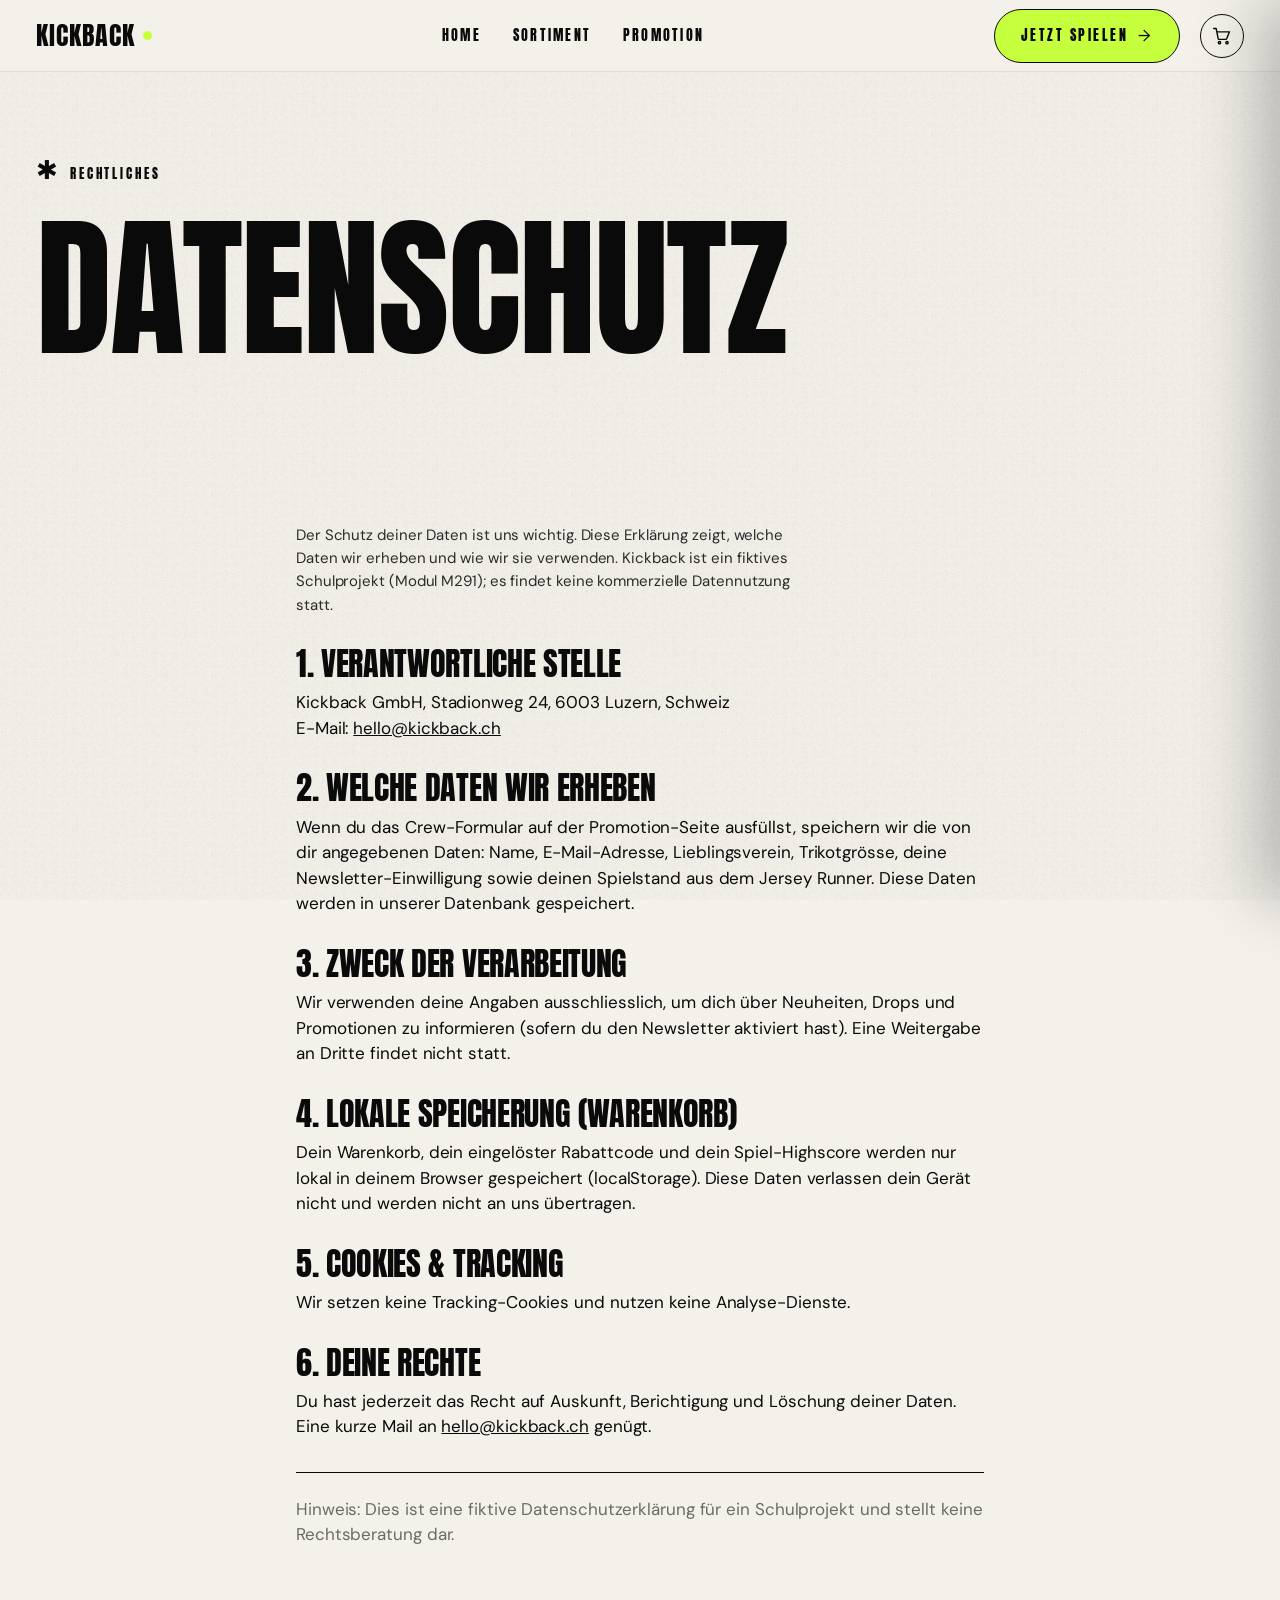
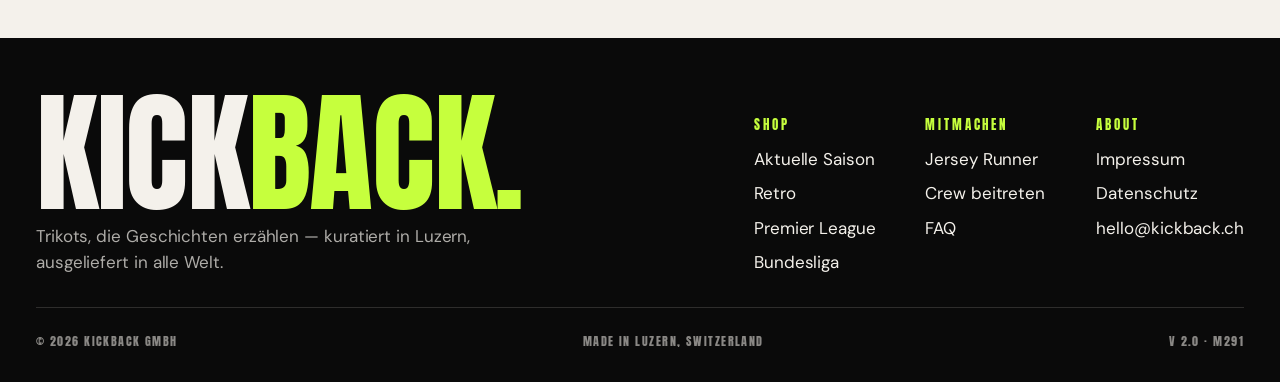
==== datenschutz.html @ 56917ffd "Game von Livio (Jersey Runner) integriert; Warenkorb, Impressum/Datenschutz-Seiten, Luzern, Texte üb" ====
<!DOCTYPE html>
<html lang="de">
<head>
  <meta charset="UTF-8" />
  <meta name="viewport" content="width=device-width, initial-scale=1.0" />
  <title>Datenschutz — Kickback</title>
  <meta name="description" content="Datenschutzerklärung von Kickback — fiktiver Online-Shop für Fussballtrikots (Schulprojekt M291)." />

  <link rel="preconnect" href="https://fonts.googleapis.com" />
  <link rel="preconnect" href="https://fonts.gstatic.com" crossorigin />
  <link href="https://fonts.googleapis.com/css2?family=Anton&family=DM+Sans:wght@400;500;700&display=swap" rel="stylesheet" />

  <link rel="stylesheet" href="css/styles.css" />
  <link rel="icon" type="image/svg+xml" href="img/KickBack_Logo_transparent.svg" />
</head>
<body>
<div class="shell">

  <header class="header" role="banner">
    <div class="container">
      <a href="index.html" class="brand" aria-label="Kickback Startseite">
        Kickback<span class="dot" aria-hidden="true"></span>
      </a>
      <nav class="nav" aria-label="Hauptnavigation">
        <a href="index.html">Home</a>
        <a href="shop.html">Sortiment</a>
        <a href="promotion.html">Promotion</a>
      </nav>
      <a href="promotion.html#game" class="btn btn-accent header-cta btn-arrow">Jetzt Spielen</a>
      <button class="cart-toggle" aria-label="Warenkorb öffnen" data-cart-open>
        <svg viewBox="0 0 24 24" fill="none" stroke="currentColor" stroke-width="1.7" aria-hidden="true">
          <circle cx="9" cy="20" r="1.4"/><circle cx="18" cy="20" r="1.4"/>
          <path d="M2 3h3l2.4 12.2a1 1 0 0 0 1 .8h8.2a1 1 0 0 0 1-.8L21 7H6" stroke-linecap="round" stroke-linejoin="round"/>
        </svg>
        <span class="cart-count" data-cart-count>0</span>
      </button>
      <button class="burger" aria-label="Menü öffnen" aria-expanded="false" aria-controls="mobile-nav">
        <span></span>
      </button>
    </div>
  </header>

  <nav id="mobile-nav" class="mobile-nav" aria-label="Mobile Navigation">
    <a href="index.html"><span>Home</span><span class="idx">01</span></a>
    <a href="shop.html"><span>Sortiment</span><span class="idx">02</span></a>
    <a href="promotion.html"><span>Promotion</span><span class="idx">03</span></a>
  </nav>

  <main>
    <section class="container page-hero">
      <div class="head-row">
        <span class="star">✱</span>
        <span class="eyebrow">Rechtliches</span>
      </div>
      <h1>DATENSCHUTZ</h1>
    </section>

    <section class="container section" style="max-width:760px">
      <p class="lead" style="margin-bottom:2rem">
        Der Schutz deiner Daten ist uns wichtig. Diese Erklärung zeigt, welche
        Daten wir erheben und wie wir sie verwenden. Kickback ist ein fiktives
        Schulprojekt (Modul M291); es findet keine kommerzielle Datennutzung statt.
      </p>

      <h2 class="h-m">1. Verantwortliche Stelle</h2>
      <p style="margin:.75rem 0 2rem">
        Kickback GmbH, Stadionweg 24, 6003 Luzern, Schweiz<br>
        E-Mail: <a href="mailto:hello@kickback.ch" style="text-decoration:underline">hello@kickback.ch</a>
      </p>

      <h2 class="h-m">2. Welche Daten wir erheben</h2>
      <p style="margin:.75rem 0 2rem">
        Wenn du das Crew-Formular auf der Promotion-Seite ausfüllst, speichern
        wir die von dir angegebenen Daten: Name, E-Mail-Adresse, Lieblingsverein,
        Trikotgrösse, deine Newsletter-Einwilligung sowie deinen Spielstand aus
        dem Jersey Runner. Diese Daten werden in unserer Datenbank gespeichert.
      </p>

      <h2 class="h-m">3. Zweck der Verarbeitung</h2>
      <p style="margin:.75rem 0 2rem">
        Wir verwenden deine Angaben ausschliesslich, um dich über Neuheiten,
        Drops und Promotionen zu informieren (sofern du den Newsletter aktiviert
        hast). Eine Weitergabe an Dritte findet nicht statt.
      </p>

      <h2 class="h-m">4. Lokale Speicherung (Warenkorb)</h2>
      <p style="margin:.75rem 0 2rem">
        Dein Warenkorb, dein eingelöster Rabattcode und dein Spiel-Highscore
        werden nur lokal in deinem Browser gespeichert (localStorage). Diese
        Daten verlassen dein Gerät nicht und werden nicht an uns übertragen.
      </p>

      <h2 class="h-m">5. Cookies &amp; Tracking</h2>
      <p style="margin:.75rem 0 2rem">
        Wir setzen keine Tracking-Cookies und nutzen keine Analyse-Dienste.
      </p>

      <h2 class="h-m">6. Deine Rechte</h2>
      <p style="margin:.75rem 0 2rem">
        Du hast jederzeit das Recht auf Auskunft, Berichtigung und Löschung deiner
        Daten. Eine kurze Mail an <a href="mailto:hello@kickback.ch" style="text-decoration:underline">hello@kickback.ch</a>
        genügt.
      </p>

      <p class="muted" style="border-top:1.5px solid var(--ink);padding-top:1.5rem">
        Hinweis: Dies ist eine fiktive Datenschutzerklärung für ein Schulprojekt
        und stellt keine Rechtsberatung dar.
      </p>
    </section>
  </main>

  <footer class="footer" role="contentinfo">
    <div class="container">
      <div class="footer-top">
        <div class="footer-brand">
          <h2 class="h-xl">KICK<span class="accent">BACK</span><span class="accent">.</span></h2>
          <p>Trikots, die Geschichten erzählen — kuratiert in Luzern, ausgeliefert in alle Welt.</p>
        </div>
        <div class="footer-cols">
          <div class="footer-col">
            <h4>Shop</h4>
            <ul>
              <li><a href="shop.html?kat=Aktuelle%20Trikots">Aktuelle Saison</a></li>
              <li><a href="shop.html?kat=Retro%20Trikots">Retro</a></li>
              <li><a href="shop.html?liga=Premier%20League">Premier League</a></li>
              <li><a href="shop.html?liga=Bundesliga">Bundesliga</a></li>
            </ul>
          </div>
          <div class="footer-col">
            <h4>Mitmachen</h4>
            <ul>
              <li><a href="promotion.html#game">Jersey Runner</a></li>
              <li><a href="promotion.html#crew">Crew beitreten</a></li>
              <li><a href="promotion.html#faq">FAQ</a></li>
            </ul>
          </div>
          <div class="footer-col">
            <h4>About</h4>
            <ul>
              <li><a href="impressum.html">Impressum</a></li>
              <li><a href="datenschutz.html">Datenschutz</a></li>
              <li><a href="mailto:hello@kickback.ch">hello@kickback.ch</a></li>
            </ul>
          </div>
        </div>
      </div>
      <div class="footer-base">
        <span>© <span data-year>2026</span> Kickback GmbH</span>
        <span>Made in Luzern, Switzerland</span>
        <span>v 2.0 · M291</span>
      </div>
    </div>
  </footer>
</div>

<!-- ===================  WARENKORB (Drawer)  =================== -->
<div class="cart-backdrop" data-cart-backdrop></div>
<aside class="cart-drawer" data-cart-drawer aria-label="Warenkorb" aria-hidden="true">
  <div class="cart-head">
    <h3>Warenkorb</h3>
    <button class="cart-close" data-cart-close aria-label="Warenkorb schliessen">✕</button>
  </div>
  <div class="cart-items" data-cart-items></div>
  <div class="cart-foot" data-cart-foot>
    <div class="cart-code">
      <input type="text" data-cart-code placeholder="Rabattcode (z. B. KICKBACK5)" aria-label="Rabattcode" />
      <button class="btn btn-ghost" data-cart-apply type="button">Anwenden</button>
    </div>
    <div class="cart-line"><span>Zwischensumme</span><span data-cart-subtotal>–</span></div>
    <div class="cart-line discount" data-cart-discount-line hidden><span>Rabatt (5%)</span><span data-cart-discount>–</span></div>
    <div class="cart-line total"><span>Total</span><span data-cart-total>–</span></div>
    <p class="cart-msg" data-cart-msg></p>
    <button class="btn btn-accent btn-arrow" data-cart-checkout type="button">Zur Kasse</button>
  </div>
</aside>

<script src="js/main.js" defer></script>
<script src="js/cart.js" defer></script>
</body>
</html>
---- css/styles.css ----
/* ============================================================================
   KICKBACK – Editorial Stadium Design System
   Bold sports typography · Off-white & near-black · Electric-green accent
   Mobile-First · 500px – 1400px
   ============================================================================ */

/* ---------- 1. Tokens ------------------------------------------------------ */
:root {
  /* Colour */
  --bg:           #F4F1EB;     /* warm off-white, paper-feel  */
  --bg-alt:       #ECE7DD;     /* card / section divider      */
  --ink:          #0A0A0A;     /* near-black                  */
  --ink-soft:     #2B2B2B;
  --muted:        #6B6B66;
  --line:         #1A1A1A;
  --accent:       #C6FF3D;     /* electric-pitch green        */
  --accent-deep:  #8AFF00;
  --danger:       #FF3B3B;

  /* Typography */
  --font-display: "Anton", "Bebas Neue", "Arial Black", sans-serif;
  --font-body:    "DM Sans", "Helvetica Neue", system-ui, sans-serif;
  --font-mono:    "JetBrains Mono", ui-monospace, monospace;

  /* Layout */
  --max:          1320px;
  --gutter:       clamp(1rem, 3vw, 2.25rem);
  --radius-lg:    28px;
  --radius-md:    18px;
  --radius-sm:    10px;

  /* Header / Footer fixed height */
  --header-h:     72px;
  --footer-h:     auto;
}

/* ---------- 2. Reset ------------------------------------------------------- */
*,*::before,*::after { box-sizing: border-box; }
* { margin: 0; padding: 0; }
/* WICHTIG: kein height:100% auf html/body. Zusammen mit body{overflow-x:hidden}
   würde der Body sonst zu einem fixen, Viewport-hohen Scroll-Container – der
   Inhalt (.shell) quillt heraus und am Seitenende bleibt ein grosser leerer
   Bereich (der Footer wird unerreichbar). Die volle Höhe für kurze Seiten
   regelt .shell über min-height:100dvh. */
html { scroll-behavior: smooth; -webkit-text-size-adjust: 100%; }
img, svg, video, canvas { display: block; max-width: 100%; }
button { font: inherit; cursor: pointer; border: 0; background: transparent; color: inherit; }
input, select, textarea { font: inherit; color: inherit; }
a { color: inherit; text-decoration: none; }
ul { list-style: none; }

body {
  font-family: var(--font-body);
  background: var(--bg);
  color: var(--ink);
  line-height: 1.5;
  font-size: clamp(15px, 1vw + .3rem, 17px);
  letter-spacing: -0.005em;
  text-rendering: optimizeLegibility;
  -webkit-font-smoothing: antialiased;
  overflow-x: hidden;
}

/* subtle grain — gives the paper feel without external images */
body::before {
  content: "";
  position: fixed; inset: 0;
  background-image: url("data:image/svg+xml;utf8,<svg xmlns='http://www.w3.org/2000/svg' width='180' height='180'><filter id='n'><feTurbulence baseFrequency='0.9' numOctaves='2' seed='5'/><feColorMatrix values='0 0 0 0 0  0 0 0 0 0  0 0 0 0 0  0 0 0 .35 0'/></filter><rect width='100%' height='100%' filter='url(%23n)' opacity='.5'/></svg>");
  opacity: .35;
  mix-blend-mode: multiply;
  pointer-events: none;
  z-index: 1;
}

/* ---------- 3. Layout primitives ------------------------------------------ */
.shell {
  min-height: 100dvh;
  display: flex;
  flex-direction: column;
  position: relative;
  z-index: 2;
}

.container {
  width: 100%;
  max-width: var(--max);
  margin-inline: auto;
  padding-inline: var(--gutter);
}

.section { padding-block: clamp(3rem, 7vw, 6rem); }

.divider-asterisk {
  display: flex; align-items: center; gap: 14px;
  font-family: var(--font-display);
  font-size: 18px;
  letter-spacing: .14em;
  text-transform: uppercase;
  color: var(--ink);
  padding-block: 1rem;
}
.divider-asterisk::before,
.divider-asterisk::after {
  content: "✱";
  font-size: 22px;
  color: var(--ink);
}
.divider-asterisk::after { margin-left: auto; }

/* ---------- 4. Typography -------------------------------------------------- */
h1, h2, h3, h4 {
  font-family: var(--font-display);
  font-weight: 400;
  text-transform: uppercase;
  letter-spacing: -0.01em;
  line-height: 0.92;
}

.eyebrow {
  display: inline-flex; align-items: center; gap: 8px;
  font-family: var(--font-display);
  font-size: 13px;
  letter-spacing: .22em;
  text-transform: uppercase;
}
.eyebrow .dot {
  width: 8px; height: 8px; border-radius: 50%;
  background: var(--accent);
  box-shadow: 0 0 0 4px rgba(198,255,61,.25);
}

.h-mega   { font-size: clamp(64px, 14vw, 220px); }
.h-xl     { font-size: clamp(40px, 7vw, 96px); }
.h-l      { font-size: clamp(28px, 4.5vw, 56px); }
.h-m      { font-size: clamp(22px, 2.5vw, 32px); }

.lead {
  font-size: clamp(15px, 1.1vw, 19px);
  line-height: 1.55;
  color: var(--ink-soft);
  max-width: 50ch;
}

.muted { color: var(--muted); }

/* asterisk-prefix headlines */
.head-row {
  display: flex; align-items: baseline; gap: 12px;
  margin-bottom: clamp(1.25rem, 3vw, 2rem);
}
.head-row .star {
  font-family: var(--font-display);
  font-size: clamp(20px, 2vw, 28px);
}
.head-row .meta {
  margin-left: auto;
  font-family: var(--font-display);
  font-size: 13px;
  letter-spacing: .2em;
  text-transform: uppercase;
}
.head-row .meta a { display:inline-flex; align-items:center; gap:6px; }
.head-row .meta a:hover { color: var(--accent-deep); }

/* ---------- 5. Buttons ----------------------------------------------------- */
.btn {
  display: inline-flex; align-items: center; justify-content: center; gap: 10px;
  padding: 14px 26px;
  font-family: var(--font-display);
  font-size: 14px;
  letter-spacing: .18em;
  text-transform: uppercase;
  border-radius: 999px;
  background: var(--ink);
  color: var(--bg);
  border: 1.5px solid var(--ink);
  transition: transform .25s ease, background .25s ease, color .25s ease;
}
.btn:hover { transform: translateY(-1px); background: var(--accent); color: var(--ink); }
.btn:active { transform: translateY(0); }

.btn-ghost {
  background: transparent;
  color: var(--ink);
}
.btn-ghost:hover { background: var(--ink); color: var(--bg); }

.btn-accent {
  background: var(--accent);
  color: var(--ink);
  border-color: var(--ink);
}
.btn-accent:hover { background: var(--ink); color: var(--accent); }

.btn-arrow::after {
  content: "→";
  font-family: var(--font-body);
  font-size: 16px;
  transition: transform .25s ease;
}
.btn-arrow:hover::after { transform: translateX(4px); }

/* ---------- 6. Header ------------------------------------------------------ */
.header {
  position: sticky; top: 0; z-index: 100;
  height: var(--header-h);
  display: flex; align-items: center;
  background: rgba(244,241,235,.85);
  backdrop-filter: saturate(180%) blur(14px);
  -webkit-backdrop-filter: saturate(180%) blur(14px);
  border-bottom: 1px solid rgba(10,10,10,.08);
}
.header .container {
  display: flex; align-items: center; gap: 1.25rem;
}
.brand {
  display: inline-flex; align-items: baseline; gap: 8px;
  font-family: var(--font-display);
  font-size: 26px;
  letter-spacing: .04em;
  text-transform: uppercase;
}
.brand .dot {
  width: 9px; height: 9px; border-radius: 50%;
  background: var(--accent);
  display: inline-block;
  align-self: center;
}
.nav {
  display: none;
  gap: 2rem;
  margin-inline: auto;
}
.nav a {
  font-family: var(--font-display);
  font-size: 14px;
  letter-spacing: .16em;
  text-transform: uppercase;
  position: relative;
}
.nav a::after {
  content: "";
  position: absolute; left: 0; bottom: -6px;
  width: 0; height: 2px;
  background: var(--ink);
  transition: width .25s ease;
}
.nav a:hover::after,
.nav a[aria-current="page"]::after { width: 100%; }
.nav a[aria-current="page"]::after { background: var(--accent-deep); }

.header-cta { display: none; }

.burger {
  margin-left: auto;
  width: 44px; height: 44px;
  border: 1.5px solid var(--ink);
  border-radius: 999px;
  display: inline-flex; align-items: center; justify-content: center;
  position: relative;
}
/* Burger-Icon aus EINEM <span>: der span selbst ist der mittlere Strich,
   ::before und ::after sind die oberen/unteren Striche (6px darüber/darunter). */
.burger span,
.burger span::before,
.burger span::after {
  content: "";
  display: block;
  width: 18px; height: 2px;
  background: var(--ink);
  position: relative;
  transition: transform .25s ease, top .25s ease;
}
.burger span::before { position: absolute; top: -6px; left: 0; }
.burger span::after  { position: absolute; top:  6px; left: 0; }

/* Im offenen Zustand wird daraus ein "X":
   mittlerer Strich verschwindet, die beiden anderen wandern in die Mitte
   (top:0) und drehen sich um +45° bzw. -45°. */
.burger.is-open span { background: transparent; }
.burger.is-open span::before { top: 0; transform: rotate(45deg); }
.burger.is-open span::after  { top: 0; transform: rotate(-45deg); }

/* mobile drawer */
.mobile-nav {
  position: fixed; inset: var(--header-h) 0 0 0;
  background: var(--ink);
  color: var(--bg);
  z-index: 90;
  padding: 2rem var(--gutter);
  display: flex; flex-direction: column;
  gap: 1.25rem;
  transform: translateY(-100%);
  transition: transform .35s cubic-bezier(.7,.0,.2,1);
}
.mobile-nav.is-open { transform: translateY(0); }
.mobile-nav a {
  font-family: var(--font-display);
  font-size: clamp(36px, 8vw, 56px);
  text-transform: uppercase;
  letter-spacing: -0.01em;
  line-height: 1;
  display: flex; align-items: center; justify-content: space-between;
  padding-block: .5rem;
  border-bottom: 1px solid rgba(244,241,235,.15);
}
.mobile-nav a span.idx {
  font-size: 13px; letter-spacing: .2em;
  color: var(--accent);
  font-family: var(--font-display);
}

@media (min-width: 880px) {
  .nav { display: inline-flex; }
  .header-cta { display: inline-flex; }
  .burger { display: none; }
  .mobile-nav { display: none; }
}

/* ---------- 7. Footer ------------------------------------------------------ */
.footer {
  background: var(--ink);
  color: var(--bg);
  padding: 3.5rem 0 2rem;
  margin-top: auto;
  position: relative;
  z-index: 2;
}
.footer .container { display: grid; gap: 2rem; }
.footer-top {
  display: grid; gap: 2rem;
  grid-template-columns: 1fr;
}
.footer-brand .h-xl {
  font-size: clamp(56px, 12vw, 132px);
  line-height: .9;
  color: var(--bg);
}
.footer-brand .h-xl .accent { color: var(--accent); }
.footer-brand p { color: rgba(244,241,235,.7); margin-top: .75rem; max-width: 38ch; }

.footer-cols { display: grid; gap: 2rem; grid-template-columns: 1fr 1fr; }
.footer-col h4 {
  font-size: 13px; letter-spacing: .22em; text-transform: uppercase;
  color: var(--accent);
  margin-bottom: 1rem;
  font-family: var(--font-display);
}
.footer-col ul { display: grid; gap: .55rem; }
.footer-col a:hover { color: var(--accent); }

/* Impressum / About-Block im Footer (zwei Spalten ab Tablet) */
.footer-legal {
  display: grid; gap: 1.5rem;
  grid-template-columns: 1fr;
  padding-top: 1.5rem;
  border-top: 1px solid rgba(244,241,235,.15);
}
.footer-legal h4 {
  font-size: 13px; letter-spacing: .22em; text-transform: uppercase;
  color: var(--accent);
  margin-bottom: .6rem;
  font-family: var(--font-display);
}
.footer-legal p { color: rgba(244,241,235,.6); font-size: 13px; line-height: 1.6; max-width: 46ch; }
.footer-legal a:hover { color: var(--accent); }
@media (min-width: 760px) { .footer-legal { grid-template-columns: 1fr 1fr; gap: 2rem; } }

.footer-base {
  display: flex; flex-wrap: wrap; gap: 1rem;
  justify-content: space-between; align-items: center;
  padding-top: 1.5rem;
  border-top: 1px solid rgba(244,241,235,.15);
  font-size: 12px;
  letter-spacing: .12em;
  text-transform: uppercase;
  color: rgba(244,241,235,.55);
  font-family: var(--font-display);
}

@media (min-width: 760px) {
  .footer-top { grid-template-columns: 1.4fr 1fr; align-items: end; }
  .footer-cols { grid-template-columns: repeat(3, 1fr); }
}

/* ---------- 8. Marquee (sub-header tag) ----------------------------------- */
.marquee {
  background: var(--ink);
  color: var(--bg);
  overflow: hidden;
  padding: 10px 0;
  border-block: 1px solid var(--ink);
  position: relative;
  z-index: 50;
}
/* Laufschrift-Ticker: Die Texte sind im HTML DOPPELT vorhanden. Wir schieben
   die Leiste per Animation um genau -50% (= eine komplette Kopie) nach links.
   Weil die zweite Hälfte identisch ist, wirkt der Sprung zurück auf 0 nahtlos
   → unendliche Endlosschleife ohne sichtbare Lücke. */
.marquee-track {
  display: inline-flex; gap: 3rem;
  white-space: nowrap;                      /* nicht umbrechen → alles in einer Zeile */
  animation: scroll 28s linear infinite;
  font-family: var(--font-display);
  font-size: 14px;
  letter-spacing: .22em;
  text-transform: uppercase;
}
.marquee-track span { display: inline-flex; align-items: center; gap: 3rem; }
.marquee-track .star { color: var(--accent); }
@keyframes scroll {
  from { transform: translateX(0); }
  to   { transform: translateX(-50%); }     /* exakt eine Kopie weiter */
}

/* ---------- 9. Hero (Home) ------------------------------------------------- */
.hero {
  padding-top: clamp(2rem, 4vw, 3rem);
  padding-bottom: clamp(2rem, 6vw, 5rem);
}
.hero-headline {
  display: grid;
  gap: .25em;
}
.hero-headline .row { display: flex; align-items: baseline; gap: .25em; flex-wrap: wrap; }
.hero-headline .outline {
  -webkit-text-stroke: 2px var(--ink);
  color: transparent;
}
.hero-headline .accent { color: var(--accent-deep); }
.hero-meta {
  margin-top: clamp(1.5rem, 4vw, 2.5rem);
  display: grid; gap: 1.5rem;
}
.hero-meta .desc { max-width: 42ch; }
.hero-meta .cta-row { display: flex; gap: .75rem; flex-wrap: wrap; }

@media (min-width: 880px) {
  .hero-meta {
    grid-template-columns: 1.2fr 1fr;
    align-items: start;
  }
}

/* ---------- 10. Slider (Home) --------------------------------------------- */
.slider {
  position: relative;
  margin-top: clamp(2rem, 5vw, 3.5rem);
}
.slider-track {
  display: flex;
  gap: 14px;
  overflow-x: auto;
  scroll-snap-type: x mandatory;
  scroll-behavior: smooth;
  padding-bottom: 1rem;
  scrollbar-width: thin;
  scrollbar-color: var(--ink) transparent;
}
.slider-track::-webkit-scrollbar { height: 6px; }
.slider-track::-webkit-scrollbar-thumb { background: var(--ink); border-radius: 999px; }

.slide {
  flex: 0 0 84%;
  scroll-snap-align: center;
  position: relative;
  border-radius: var(--radius-lg);
  overflow: hidden;
  aspect-ratio: 4 / 5;
  background: var(--bg-alt);
  isolation: isolate;
}
.slide img {
  width: 100%; height: 100%;
  object-fit: cover;
  transition: transform 1.2s cubic-bezier(.2,.7,.2,1);
}
.slide:hover img { transform: scale(1.04); }
.slide::after {
  content: "";
  position: absolute; inset: 0;
  background: linear-gradient(180deg, transparent 35%, rgba(0,0,0,.55) 100%);
}
.slide-caption {
  position: absolute; left: 24px; right: 24px; bottom: 22px;
  z-index: 2;
  color: #fff;
  display: flex; align-items: end; justify-content: space-between; gap: 1rem;
}
.slide-caption h3 {
  font-size: clamp(28px, 4vw, 44px);
  line-height: .95;
}
.slide-tag {
  font-family: var(--font-display);
  font-size: 12px;
  letter-spacing: .2em;
  text-transform: uppercase;
  background: var(--accent);
  color: var(--ink);
  padding: 6px 12px;
  border-radius: 999px;
  white-space: nowrap;
}

.slider-controls {
  display: flex; align-items: center; gap: 12px;
  margin-top: 1rem;
}
.slider-controls button {
  width: 44px; height: 44px;
  border: 1.5px solid var(--ink);
  border-radius: 999px;
  display: inline-flex; align-items: center; justify-content: center;
  font-size: 18px;
  transition: background .25s ease, color .25s ease;
}
.slider-controls button:hover { background: var(--ink); color: var(--bg); }

.slider-progress {
  flex: 1; height: 2px; background: rgba(10,10,10,.15);
  border-radius: 999px; overflow: hidden; position: relative;
}
.slider-progress::after {
  content: ""; position: absolute; left: 0; top: 0; bottom: 0;
  width: var(--p, 33%);
  background: var(--ink);
  transition: width .35s ease;
}

@media (min-width: 760px)  { .slide { flex-basis: 56%; } }
@media (min-width: 1100px) { .slide { flex-basis: 42%; } }

/* ---------- 11. Card grid (Trainings/Sortiment) --------------------------- */
.card-grid {
  display: grid;
  gap: 1rem;
  grid-template-columns: 1fr;
}
@media (min-width: 760px) { .card-grid { grid-template-columns: repeat(2, 1fr); } }
@media (min-width: 1100px){ .card-grid { grid-template-columns: repeat(3, 1fr); } }

.card {
  position: relative;
  background: var(--bg-alt);
  border-radius: var(--radius-lg);
  overflow: hidden;
  aspect-ratio: 16 / 11;
  isolation: isolate;
}
.card img {
  width: 100%; height: 100%; object-fit: cover;
  transition: transform .8s cubic-bezier(.2,.7,.2,1);
}
.card:hover img { transform: scale(1.06); }
.card::after {
  content: ""; position: absolute; inset: 0;
  background: linear-gradient(180deg, transparent 25%, rgba(0,0,0,.6) 100%);
}
.card-body {
  position: absolute; left: 22px; right: 22px; bottom: 22px;
  z-index: 2;
  display: flex; align-items: end; justify-content: space-between; gap: 1rem;
  color: #fff;
}
.card-body h3 {
  font-size: clamp(22px, 2.4vw, 32px);
  line-height: 1;
}
.card-cta {
  width: 44px; height: 44px;
  border: 1.5px solid #fff;
  border-radius: 999px;
  display: inline-flex; align-items: center; justify-content: center;
  font-size: 16px;
  background: rgba(255,255,255,.05);
  transition: background .25s ease, color .25s ease;
}
.card:hover .card-cta { background: var(--accent); color: var(--ink); border-color: var(--accent); }

/* feature card – wide */
.card-wide { aspect-ratio: 21 / 9; grid-column: 1 / -1; }

/* ---------- 12. Manifesto block (light → dark) ---------------------------- */
.manifesto {
  text-align: center;
  display: grid; place-items: center;
  padding-block: clamp(4rem, 9vw, 8rem);
}
.manifesto h2 {
  font-size: clamp(40px, 8vw, 96px);
  line-height: .95;
  max-width: 16ch;
}
.manifesto p { margin-top: 1.25rem; max-width: 50ch; color: var(--ink-soft); }
.manifesto .cta-row { margin-top: 1.5rem; }

/* dark variant */
.section-dark {
  background: var(--ink);
  color: var(--bg);
  border-radius: clamp(20px, 3vw, 36px);
  margin-block: clamp(2rem, 5vw, 4rem);
  padding-block: clamp(3rem, 7vw, 5.5rem);
}
.section-dark .lead,
.section-dark .muted { color: rgba(244,241,235,.7); }
.section-dark .btn { background: var(--bg); color: var(--ink); border-color: var(--bg); }
.section-dark .btn:hover { background: var(--accent); color: var(--ink); border-color: var(--accent); }

/* tier list (basic / premium / elite) */
.tier-list {
  display: grid; gap: 0;
  margin-top: 1.5rem;
  border-top: 1px solid rgba(244,241,235,.18);
}
.tier-item {
  display: flex; align-items: center; gap: 1.25rem;
  padding-block: clamp(1.25rem, 3vw, 2rem);
  border-bottom: 1px solid rgba(244,241,235,.18);
  transition: padding-left .35s ease;
}
.tier-item:hover { padding-left: 1rem; }
.tier-item .num {
  font-family: var(--font-display);
  font-size: 14px; letter-spacing: .2em;
  color: var(--accent);
}
.tier-item h3 {
  font-size: clamp(36px, 6vw, 72px);
  line-height: 1;
}
.tier-item .star {
  margin-left: auto;
  font-family: var(--font-display);
  font-size: clamp(18px, 2vw, 26px);
  color: var(--accent);
  opacity: .65;
}
.tier-item .price {
  font-family: var(--font-display);
  font-size: clamp(20px, 2.4vw, 28px);
  margin-left: 1rem;
}

/* ---------- 13. Shop ------------------------------------------------------- */
.shop-controls {
  display: grid;
  gap: .75rem;
  grid-template-columns: 1fr;
  margin-top: 1.25rem;
}
@media (min-width: 760px) {
  .shop-controls { grid-template-columns: 2fr 1fr 1fr 1fr auto; align-items: center; }
}
.input, .select {
  width: 100%;
  background: var(--bg-alt);
  border: 1.5px solid transparent;
  padding: 14px 18px;
  border-radius: 999px;
  font-size: 14px;
  color: var(--ink);
  transition: border-color .2s ease, background .2s ease;
}
.input:focus, .select:focus {
  outline: none; border-color: var(--ink); background: var(--bg);
}
.input::placeholder { color: var(--muted); }

.shop-meta {
  display: flex; align-items: center; gap: 1rem;
  margin-top: 1rem;
  font-family: var(--font-display);
  font-size: 13px;
  letter-spacing: .2em;
  text-transform: uppercase;
}
.shop-meta .count { background: var(--ink); color: var(--bg); padding: 6px 14px; border-radius: 999px; }

.product-grid {
  display: grid;
  grid-template-columns: 1fr;
  gap: 16px;
  margin-top: 1.5rem;
}
@media (min-width: 600px)  { .product-grid { grid-template-columns: repeat(2, 1fr); } }
@media (min-width: 900px)  { .product-grid { grid-template-columns: repeat(3, 1fr); } }
@media (min-width: 1200px) { .product-grid { grid-template-columns: repeat(4, 1fr); } }

.product {
  background: var(--bg-alt);
  border-radius: var(--radius-md);
  overflow: hidden;
  display: flex; flex-direction: column;
  transition: transform .25s ease;
  position: relative;
}
.product:hover { transform: translateY(-4px); }
.product .img-wrap {
  aspect-ratio: 1 / 1;
  overflow: hidden;
  position: relative;
  background: var(--bg);
}
.product .img-wrap img {
  width: 100%; height: 100%; object-fit: cover;
  transition: transform .8s cubic-bezier(.2,.7,.2,1);
}
.product:hover .img-wrap img { transform: scale(1.05); }
.product .badge {
  position: absolute; top: 12px; left: 12px;
  background: var(--ink); color: var(--bg);
  font-family: var(--font-display);
  font-size: 11px; letter-spacing: .2em;
  text-transform: uppercase;
  padding: 5px 10px;
  border-radius: 999px;
  z-index: 2;
}
.product .badge.retro { background: var(--accent); color: var(--ink); }
.product-body {
  padding: 16px 18px 20px;
  display: flex; flex-direction: column; gap: 8px;
}
.product-body .meta {
  display: flex; gap: 8px; flex-wrap: wrap;
  font-family: var(--font-display); font-size: 11px; letter-spacing: .18em;
  text-transform: uppercase;
  color: var(--muted);
}
.product-body h3 {
  font-size: clamp(18px, 1.4vw, 22px);
  line-height: 1;
}
.product-body .footer-row {
  display: flex; align-items: center; justify-content: space-between;
  margin-top: 4px;
}
.product-body .price {
  font-family: var(--font-display);
  font-size: clamp(22px, 2vw, 28px);
}
.product-body .add {
  width: 38px; height: 38px;
  border-radius: 999px;
  background: var(--ink); color: var(--bg);
  display: inline-flex; align-items: center; justify-content: center;
  transition: background .25s ease, color .25s ease, transform .25s ease;
}
.product-body .add:hover { background: var(--accent); color: var(--ink); transform: rotate(90deg); }

.product-empty {
  grid-column: 1 / -1;
  padding: 3rem 1rem;
  text-align: center;
  background: var(--bg-alt);
  border-radius: var(--radius-md);
}

/* ---------- 14. Promotion / Form ------------------------------------------ */
.promo-grid {
  display: grid;
  gap: clamp(1.5rem, 3vw, 2.5rem);
  grid-template-columns: 1fr;
}
@media (min-width: 1000px) {
  .promo-grid { grid-template-columns: 1fr 1fr; align-items: stretch; }
}

.promo-card {
  background: var(--ink);
  color: var(--bg);
  border-radius: var(--radius-lg);
  padding: clamp(1.5rem, 3vw, 2.5rem);
  position: relative;
  overflow: hidden;
}
.promo-card .eyebrow .dot { background: var(--accent); }
.promo-card h2 {
  font-size: clamp(40px, 6vw, 76px);
  line-height: .95;
  margin-block: 1rem;
}
.promo-card p { color: rgba(244,241,235,.75); max-width: 38ch; }

/* form */
.form { display: grid; gap: 1rem; margin-top: 1.5rem; }
.form-row { display: grid; gap: 1rem; }
@media (min-width: 600px) { .form-row.two { grid-template-columns: 1fr 1fr; } }

.field { display: grid; gap: 6px; }
.field label {
  font-family: var(--font-display);
  font-size: 12px; letter-spacing: .2em;
  text-transform: uppercase;
  color: rgba(244,241,235,.7);
}
.field input, .field select {
  background: rgba(244,241,235,.08);
  border: 1.5px solid rgba(244,241,235,.18);
  color: var(--bg);
  padding: 14px 16px;
  border-radius: 14px;
  font-size: 15px;
  transition: border-color .2s ease, background .2s ease;
}
.field input::placeholder { color: rgba(244,241,235,.4); }
.field input:focus, .field select:focus {
  outline: none; border-color: var(--accent); background: rgba(198,255,61,.05);
}
.field.invalid input, .field.invalid select {
  border-color: var(--danger);
  background: rgba(255,59,59,.06);
}
.field .error {
  font-family: var(--font-display);
  font-size: 11px; letter-spacing: .2em;
  text-transform: uppercase;
  color: var(--danger);
  display: none;
}
.field.invalid .error { display: block; }

.checkbox {
  display: flex; align-items: center; gap: 12px;
  font-size: 14px;
  color: rgba(244,241,235,.8);
}
.checkbox input { width: 20px; height: 20px; accent-color: var(--accent); }

.form-actions { display: flex; gap: 12px; align-items: center; flex-wrap: wrap; }
.form-status {
  display: inline-flex; align-items: center; gap: 8px;
  font-family: var(--font-display);
  font-size: 13px; letter-spacing: .2em;
  text-transform: uppercase;
  margin-left: auto;
}
.form-status.ok      { color: var(--accent); }
.form-status.err     { color: var(--danger); }
.form-status.loading { color: rgba(244,241,235,.7); }

/* Lade-Spinner (Zusatzaufgabe): ein Ring, dessen obere Kante farbig ist;
   die Endlos-Rotation per @keyframes lässt ihn als Kreis "laufen". */
.spinner {
  width: 14px; height: 14px;
  border: 2px solid rgba(244,241,235,.25);
  border-top-color: var(--accent);          /* nur oben farbig → erzeugt den Dreheffekt */
  border-radius: 50%;
  animation: spin .7s linear infinite;
  flex-shrink: 0;
}
@keyframes spin { to { transform: rotate(360deg); } }

/* ---------- 15. Game (Jersey Runner – DOM-Game) -------------------------- *
 * DOM-basiertes Runner-Game: HTML-Elemente werden per JS bewegt, CSS macht
 * Optik & Animationen. Diese Klassen kommen nur auf promotion.html vor.     */
.game-card {
  position: relative;
  display: flex; flex-direction: column;
  gap: clamp(.95rem, 2vw, 1.35rem);
  overflow: hidden;
  padding: clamp(1rem, 2.5vw, 1.75rem);
  border: 1.5px solid var(--ink);
  border-radius: var(--radius-lg);
  background: linear-gradient(135deg, rgba(255,255,255,.42), transparent 34%), var(--bg-alt);
  box-shadow: 0 24px 70px rgba(10,10,10,.22);
}
.game-card::before {       /* dekoratives Raster + grüner Akzentbalken rechts */
  content: ""; position: absolute; inset: 0; pointer-events: none;
  background:
    linear-gradient(90deg, transparent 0 78%, rgba(198,255,61,.18) 78% 100%),
    repeating-linear-gradient(90deg, rgba(10,10,10,.04) 0 1px, transparent 1px 72px);
}
.game-card > * { position: relative; z-index: 1; }

.game-head {
  display: flex; align-items: flex-end; justify-content: space-between;
  gap: clamp(1rem, 3vw, 2rem); flex-wrap: wrap;
}
.game-title-block { display: grid; gap: .65rem; }
.game-head h1, .game-head h2 { max-width: 13ch; font-size: clamp(36px, 6vw, 80px); line-height: .95; }

.game-stats {
  display: flex; gap: .75rem;
  font-family: var(--font-display); font-size: 14px;
  letter-spacing: .16em; text-transform: uppercase;
}
.game-stats .stat {
  display: grid; min-width: 104px; padding: 12px 16px;
  border: 1.5px solid var(--ink); border-radius: 999px;
  background: rgba(244,241,235,.58);
}
.game-stats .stat .v { color: var(--ink); font-size: 28px; line-height: 1; font-variant-numeric: tabular-nums; }
.game-stats .stat .l { color: var(--muted); font-size: 11px; }

/* Spielfeld (Stage) – Stadion-Bild als Hintergrund. --ground-height legt die
   Bodenhöhe fest; Spielfigur/Hindernisse sitzen darauf (bottom: var(--ground-height)). */
.game-canvas-wrap {
  --ground-height: clamp(48px, 7vw, 74px);
  position: relative; overflow: hidden; width: 100%;
  aspect-ratio: 16 / 9; max-height: 520px;
  border: 1.5px solid var(--ink); border-radius: var(--radius-md);
  background:
    linear-gradient(180deg, rgba(0,0,0,.03), rgba(0,0,0,.28)),
    url("../img/game/stadion.jpg") center 42% / cover no-repeat;
  box-shadow: inset 0 0 0 1px rgba(244,241,235,.12), 0 14px 36px rgba(10,10,10,.2);
  isolation: isolate; image-rendering: pixelated; outline: none; touch-action: manipulation;
}
.stadium-vignette {
  position: absolute; inset: 0; z-index: 1; pointer-events: none;
  background:
    radial-gradient(circle at 50% 12%, rgba(198,255,61,.08), transparent 28%),
    linear-gradient(180deg, rgba(1,5,8,.22), transparent 42%),
    linear-gradient(90deg, rgba(0,0,0,.38), transparent 24%, transparent 76%, rgba(0,0,0,.38));
}
/* Rasen am unteren Rand; der grüne Punkt-Pattern scrollt via --grass-x (aus JS). */
.pitch-lines {
  position: absolute; left: 0; right: 0; bottom: 0; z-index: 2;
  height: calc(var(--ground-height) + 24px); overflow: hidden; pointer-events: none;
  --grass-x: 0px;
  background-color: #125d24;
  border-top: 2px solid rgba(198,255,61,.42);
  box-shadow: inset 0 -14px 0 rgba(0,0,0,.12);
}
.pitch-lines::before, .pitch-lines::after { content: ""; position: absolute; inset: 0; pointer-events: none; }
.pitch-lines::before {
  background:
    radial-gradient(circle at 12px 18px, #c6ff3d 0 2px, transparent 3px),
    radial-gradient(circle at 44px 48px, #c6ff3d 0 1px, transparent 2px),
    radial-gradient(circle at 88px 26px, #c6ff3d 0 2px, transparent 3px);
  background-size: 128px 64px; background-position: var(--grass-x) 0; opacity: .7;
}
.pitch-lines::after {
  background:
    radial-gradient(circle at 24px 34px, #42b833 0 2px, transparent 3px),
    radial-gradient(circle at 72px 12px, #42b833 0 1px, transparent 2px),
    radial-gradient(circle at 104px 56px, #42b833 0 2px, transparent 3px),
    radial-gradient(circle at 42px 58px, #083817 0 2px, transparent 3px),
    radial-gradient(circle at 96px 31px, #083817 0 1px, transparent 2px);
  background-size: 128px 64px; background-position: var(--grass-x) 0; opacity: .76;
}
.object-layer, .particle-layer { position: absolute; inset: 0; z-index: 6; pointer-events: none; }
.particle-layer { z-index: 8; }

.coin-toast {
  position: absolute; left: 50%; top: 22%; z-index: 18;
  padding: 12px 18px; border: 1.5px solid var(--ink); border-radius: 999px;
  color: var(--ink); font-family: var(--font-display);
  font-size: clamp(16px, 3vw, 26px); letter-spacing: .12em; text-transform: uppercase;
  background: var(--accent);
  box-shadow: 0 0 0 5px rgba(198,255,61,.22), 0 18px 44px rgba(0,0,0,.28);
  opacity: 0; pointer-events: none;
  transform: translate3d(-50%, 12px, 0) scale(.92);
}
.coin-toast.is-visible { animation: coin-toast-pop 1.35s cubic-bezier(.2,.8,.2,1) forwards; }

/* Sprites */
.runner {
  position: absolute; left: clamp(38px, 9vw, 118px); bottom: var(--ground-height); z-index: 7;
  width: auto; height: clamp(88px, 12vw, 126px);
  image-rendering: pixelated; user-select: none;
  transform: translate3d(0,0,0); transform-origin: 50% 100%;
  filter: drop-shadow(0 10px 0 rgba(0,0,0,.28)) drop-shadow(0 18px 18px rgba(0,0,0,.25));
  will-change: transform;
}
.game-stage--playing .runner { animation: runner-light .32s steps(2) infinite; }
.runner--jumping { animation: runner-jump-light .36s ease-out; }

.obstacle, .discount-coin {
  position: absolute; left: 0; bottom: var(--ground-height); z-index: 6;
  width: var(--sprite-width); height: var(--sprite-height);
  transform: translate3d(0,0,0); will-change: transform;
}
.obstacle__sprite {
  width: 100%; height: 100%; object-fit: contain; object-position: bottom center;
  image-rendering: pixelated; user-select: none;
  filter: drop-shadow(0 7px 0 rgba(0,0,0,.34)) drop-shadow(0 16px 18px rgba(0,0,0,.28));
}
.discount-coin {
  border-radius: 50%;
  filter: drop-shadow(0 0 18px rgba(198,255,61,.74)) drop-shadow(0 16px 18px rgba(0,0,0,.34));
  animation: coin-glow .86s steps(2) infinite;
}
.coin__sprite { width: 100%; height: 100%; object-fit: contain; image-rendering: pixelated; user-select: none; }
.coin-particle {
  position: absolute; z-index: 9; width: 9px; height: 9px;
  border: 1.5px solid var(--ink); border-radius: 2px; background: var(--accent);
  box-shadow: 0 0 14px rgba(198,255,61,.85);
  animation: particle-pop .72s ease-out forwards;
}

/* Overlays (Start / Game-Over) */
.game-overlay {
  position: absolute; inset: 0; z-index: 20;
  display: grid; place-items: center; padding: clamp(1rem, 4vw, 2rem);
  color: var(--bg); text-align: center;
  background: rgba(10,10,10,.78); backdrop-filter: blur(10px);
  transition: opacity .3s ease;
}
.game-overlay.is-hidden { opacity: 0; pointer-events: none; }
.game-overlay__panel {
  display: grid; justify-items: center; gap: 1rem;
  width: min(520px, 100%); padding: clamp(1.35rem, 4vw, 2rem);
  border: 1.5px solid rgba(244,241,235,.28); border-radius: var(--radius-lg);
  background: linear-gradient(135deg, rgba(198,255,61,.14), transparent 38%), rgba(10,10,10,.56);
  box-shadow: 0 30px 80px rgba(0,0,0,.34);
}
.game-overlay .eyebrow { color: var(--bg); }
.game-overlay h2 { font-size: clamp(36px, 6vw, 64px); line-height: 1; }
.game-overlay p { max-width: 42ch; color: rgba(244,241,235,.75); }
.game-overlay .key {
  display: inline-block; margin: 0 4px; padding: 4px 12px;
  border: 1.5px solid var(--bg); border-radius: 8px;
  font-family: var(--font-mono); font-size: 12px;
}
#gameOverOverlay .game-overlay__panel { gap: .4rem; max-height: calc(100% - 14px); overflow-y: auto; }
#gameOverOverlay h2 { font-size: clamp(28px, 4vw, 44px); }
#gameOverOverlay p { margin: 0; }

/* Rabattcode-Box im Game-Over-Overlay */
.game-over-reward {
  display: grid; justify-items: center; gap: .3rem;
  width: min(390px, 100%); margin-top: .15rem; padding: 10px;
  border: 1.5px solid var(--accent); border-radius: var(--radius-md);
  color: var(--ink);
  background: radial-gradient(circle at 78% 12%, rgba(255,255,255,.55), transparent 28%), var(--accent);
  box-shadow: 0 0 0 6px rgba(198,255,61,.14), 0 0 36px rgba(198,255,61,.3);
}
.game-over-reward.is-hidden { display: none; }
.game-over-reward span, .game-over-reward strong, .game-over-reward small {
  font-family: var(--font-display); letter-spacing: .14em; text-transform: uppercase;
}
.game-over-reward span { font-size: 12px; }
.game-over-reward strong { font-size: clamp(22px, 3.8vw, 30px); letter-spacing: .08em; line-height: 1; }
.game-over-reward .btn { min-height: 34px; padding: .55rem 1rem; background: var(--ink); color: var(--accent); }
.game-over-reward .btn:hover { background: var(--bg); color: var(--ink); }
.game-over-reward small { font-size: 11px; }

.game-help {
  display: flex; gap: 1rem; flex-wrap: wrap;
  font-family: var(--font-display); font-size: 12px;
  letter-spacing: .18em; text-transform: uppercase; color: var(--muted);
}
.game-help span { display: inline-flex; align-items: center; gap: .65rem; }
.game-help span::before { content: "✱"; color: var(--ink); }

.stage--shake { animation: screen-shake .36s linear; }

/* Game-Keyframes */
@keyframes runner-light {
  0%,100% { filter: drop-shadow(0 9px 0 rgba(0,0,0,.28)) drop-shadow(0 18px 18px rgba(0,0,0,.25)); }
  50%     { filter: drop-shadow(0 11px 0 rgba(0,0,0,.3)) drop-shadow(0 20px 20px rgba(0,0,0,.28)) brightness(1.08); }
}
@keyframes runner-jump-light {
  0%,100% { filter: drop-shadow(0 10px 0 rgba(0,0,0,.28)) drop-shadow(0 18px 18px rgba(0,0,0,.25)); }
  50%     { filter: drop-shadow(0 16px 0 rgba(0,0,0,.18)) drop-shadow(0 26px 28px rgba(0,0,0,.22)) brightness(1.14); }
}
@keyframes coin-glow {
  0%,100% { filter: drop-shadow(0 0 16px rgba(198,255,61,.7)) drop-shadow(0 16px 18px rgba(0,0,0,.34)); }
  50%     { filter: drop-shadow(0 0 34px rgba(198,255,61,.95)) drop-shadow(0 18px 22px rgba(0,0,0,.38)) brightness(1.14); }
}
@keyframes coin-toast-pop {
  0%   { opacity: 0; transform: translate3d(-50%, 16px, 0) scale(.88); }
  18%  { opacity: 1; transform: translate3d(-50%, 0, 0) scale(1.04); }
  78%  { opacity: 1; transform: translate3d(-50%, -8px, 0) scale(1); }
  100% { opacity: 0; transform: translate3d(-50%, -18px, 0) scale(.96); }
}
@keyframes particle-pop {
  0%   { opacity: 1; transform: translate3d(0,0,0) rotate(0deg) scale(1); }
  100% { opacity: 0; transform: translate3d(var(--particle-x), var(--particle-y), 0) rotate(180deg) scale(.2); }
}
@keyframes screen-shake {
  0%,100% { transform: translate3d(0,0,0); }
  20% { transform: translate3d(-7px,0,0); }
  40% { transform: translate3d(6px,0,0); }
  60% { transform: translate3d(-4px,0,0); }
  80% { transform: translate3d(3px,0,0); }
}

/* Spielfeld auf kleinen Screens etwas höher (4:3), Figur kleiner */
@media (max-width: 780px) {
  .game-canvas-wrap { aspect-ratio: 4 / 3; }
  .runner { left: clamp(30px, 9vw, 56px); height: clamp(76px, 18vw, 96px); }
  .game-stats { width: 100%; }
  .game-stats .stat { flex: 1; min-width: 0; }
}

/* ---------- 16. FAQ Accordion --------------------------------------------- */
.faq {
  border-top: 1.5px solid var(--ink);
  margin-top: 2rem;
}
.faq-item {
  border-bottom: 1.5px solid var(--ink);
}
.faq-q {
  width: 100%; text-align: left;
  display: flex; align-items: center; justify-content: space-between; gap: 1rem;
  padding-block: clamp(1rem, 2.5vw, 1.5rem);
  font-family: var(--font-display);
  font-size: clamp(22px, 3vw, 36px);
  line-height: 1;
  text-transform: uppercase;
  letter-spacing: -0.005em;
  transition: padding-left .35s ease;
}
.faq-q:hover { padding-left: 8px; }
.faq-q .icon {
  width: 36px; height: 36px;
  border: 1.5px solid var(--ink);
  border-radius: 999px;
  display: inline-flex; align-items: center; justify-content: center;
  font-family: var(--font-body);
  font-size: 18px;
  flex-shrink: 0;
  transition: background .25s ease, color .25s ease, transform .35s ease;
}
.faq-item.is-open .faq-q .icon { background: var(--accent); color: var(--ink); transform: rotate(45deg); }

/* Auf-/Zuklapp-Trick OHNE feste Höhe:
   Ein Grid mit grid-template-rows: 0fr (Inhalt auf Höhe 0 zusammengedrückt)
   wird auf 1fr animiert (volle Inhaltshöhe). Das geht weich – anders als
   height:auto, das sich nicht animieren lässt. Das innere <div> braucht
   overflow:hidden, damit der Text beim Zuklappen sauber abgeschnitten wird. */
.faq-a {
  display: grid;
  grid-template-rows: 0fr;                  /* zu: Inhaltszeile hat Höhe 0 */
  transition: grid-template-rows .4s cubic-bezier(.7,.0,.2,1);
}
.faq-a > div { overflow: hidden; }
.faq-a p {
  padding-bottom: 1.25rem;
  max-width: 65ch;
  color: var(--ink-soft);
}
.faq-item.is-open .faq-a { grid-template-rows: 1fr; } /* offen: volle Höhe */

/* ---------- 17. Page hero (Shop / Promotion subpages) --------------------- */
.page-hero {
  padding-block: clamp(2.5rem, 6vw, 5rem);
}
.page-hero h1 {
  font-size: clamp(56px, 12vw, 180px);
  line-height: .9;
}
.page-hero .subline {
  display: flex; gap: 1rem; align-items: center;
  margin-top: 1rem;
  flex-wrap: wrap;
}

/* ---------- 18. Reveal animations ----------------------------------------- */
.reveal {
  opacity: 0;
  transform: translateY(24px);
  transition: opacity .8s ease, transform .8s cubic-bezier(.2,.7,.2,1);
}
.reveal.is-in {
  opacity: 1;
  transform: translateY(0);
}

@media (prefers-reduced-motion: reduce) {
  *, *::before, *::after { animation-duration: 0.01ms !important; transition-duration: 0.01ms !important; }
  .marquee-track { animation: none !important; }
}

/* ---------- 19. Warenkorb (Header-Icon + Slide-in-Drawer) ----------------- *
 * Der Warenkorb liegt im localStorage (siehe js/cart.js) und ist auf allen
 * Seiten verfügbar. Das Icon sitzt im Header, der Drawer fährt von rechts ein. */
.cart-toggle {
  position: relative;
  width: 44px; height: 44px;
  border: 1.5px solid var(--ink); border-radius: 999px;
  display: inline-flex; align-items: center; justify-content: center;
  flex-shrink: 0;
  transition: background .25s ease, color .25s ease;
}
.cart-toggle:hover { background: var(--ink); color: var(--bg); }
.cart-toggle svg { width: 20px; height: 20px; }
/* Zähler-Badge oben rechts am Icon */
.cart-count {
  position: absolute; top: -6px; right: -6px;
  min-width: 20px; height: 20px; padding: 0 5px;
  background: var(--accent); color: var(--ink);
  border: 1.5px solid var(--ink); border-radius: 999px;
  font-family: var(--font-display); font-size: 11px;
  display: inline-flex; align-items: center; justify-content: center;
  transform: scale(0); transition: transform .2s ease;   /* versteckt bei 0 Artikeln */
}
.cart-count.has-items { transform: scale(1); }

/* Abdunkelnder Hintergrund hinter dem Drawer */
.cart-backdrop {
  position: fixed; inset: 0; z-index: 200;
  background: rgba(10,10,10,.55); backdrop-filter: blur(2px);
  opacity: 0; pointer-events: none; transition: opacity .3s ease;
}
.cart-backdrop.is-open { opacity: 1; pointer-events: auto; }

.cart-drawer {
  position: fixed; top: 0; right: 0; bottom: 0; z-index: 210;
  width: min(420px, 100%);
  background: var(--bg); color: var(--ink);
  display: flex; flex-direction: column;
  transform: translateX(100%);                 /* startet ausserhalb rechts */
  transition: transform .35s cubic-bezier(.7,0,.2,1);
  box-shadow: -20px 0 60px rgba(10,10,10,.25);
}
.cart-drawer.is-open { transform: translateX(0); }

.cart-head {
  display: flex; align-items: center; justify-content: space-between;
  padding: 1.25rem var(--gutter);
  border-bottom: 1.5px solid var(--ink);
}
.cart-head h3 { font-size: clamp(24px, 4vw, 32px); }
.cart-close {
  width: 40px; height: 40px; border: 1.5px solid var(--ink); border-radius: 999px;
  display: inline-flex; align-items: center; justify-content: center; font-size: 16px;
  transition: background .25s ease, color .25s ease;
}
.cart-close:hover { background: var(--ink); color: var(--bg); }

.cart-items { flex: 1; overflow-y: auto; padding: var(--gutter); display: grid; gap: 1rem; align-content: start; }
.cart-empty { color: var(--muted); text-align: center; padding: 2rem 0; }

.cart-item { display: grid; grid-template-columns: 64px 1fr auto; gap: 12px; align-items: center; }
.cart-item img { width: 64px; height: 64px; object-fit: cover; border-radius: var(--radius-sm); background: var(--bg-alt); }
.cart-item .ci-title { font-family: var(--font-display); text-transform: uppercase; font-size: 15px; line-height: 1.1; }
.cart-item .ci-price { color: var(--muted); font-size: 13px; }
.cart-item .ci-controls { display: inline-flex; align-items: center; gap: 8px; margin-top: 4px; }
.cart-item .ci-controls button {
  width: 26px; height: 26px; border: 1.5px solid var(--ink); border-radius: 999px;
  display: inline-flex; align-items: center; justify-content: center; font-size: 14px;
}
.cart-item .ci-controls button:hover { background: var(--ink); color: var(--bg); }
.cart-item .ci-qty { min-width: 20px; text-align: center; font-family: var(--font-display); }
.cart-item .ci-remove { display: inline-block; margin-top: 6px; background: none; border: 0; color: var(--muted); font-size: 12px; text-decoration: underline; cursor: pointer; }
.cart-item .ci-remove:hover { color: var(--danger); }

.cart-foot { border-top: 1.5px solid var(--ink); padding: var(--gutter); display: grid; gap: .75rem; }
.cart-code { display: flex; gap: 8px; }
.cart-code input {
  flex: 1; background: var(--bg-alt); border: 1.5px solid transparent;
  padding: 10px 14px; border-radius: 999px; font-size: 13px; text-transform: uppercase;
}
.cart-code input:focus { outline: none; border-color: var(--ink); background: var(--bg); }
.cart-code button { padding: 10px 16px; }
.cart-line { display: flex; justify-content: space-between; font-size: 14px; }
.cart-line.discount { color: var(--accent-deep); }
.cart-line.total { font-family: var(--font-display); font-size: 22px; text-transform: uppercase; border-top: 1px solid rgba(10,10,10,.15); padding-top: .6rem; }
.cart-msg { font-family: var(--font-display); font-size: 12px; letter-spacing: .12em; text-transform: uppercase; min-height: 1em; }
.cart-msg.ok { color: var(--accent-deep); }
.cart-msg.err { color: var(--danger); }
.cart-foot .btn { width: 100%; }

/* Erfolgs-Ansicht nach dem Demo-Checkout */
.cart-done { text-align: center; display: grid; gap: .5rem; padding: 1rem 0; }
.cart-done .star { font-family: var(--font-display); font-size: 40px; color: var(--accent-deep); }
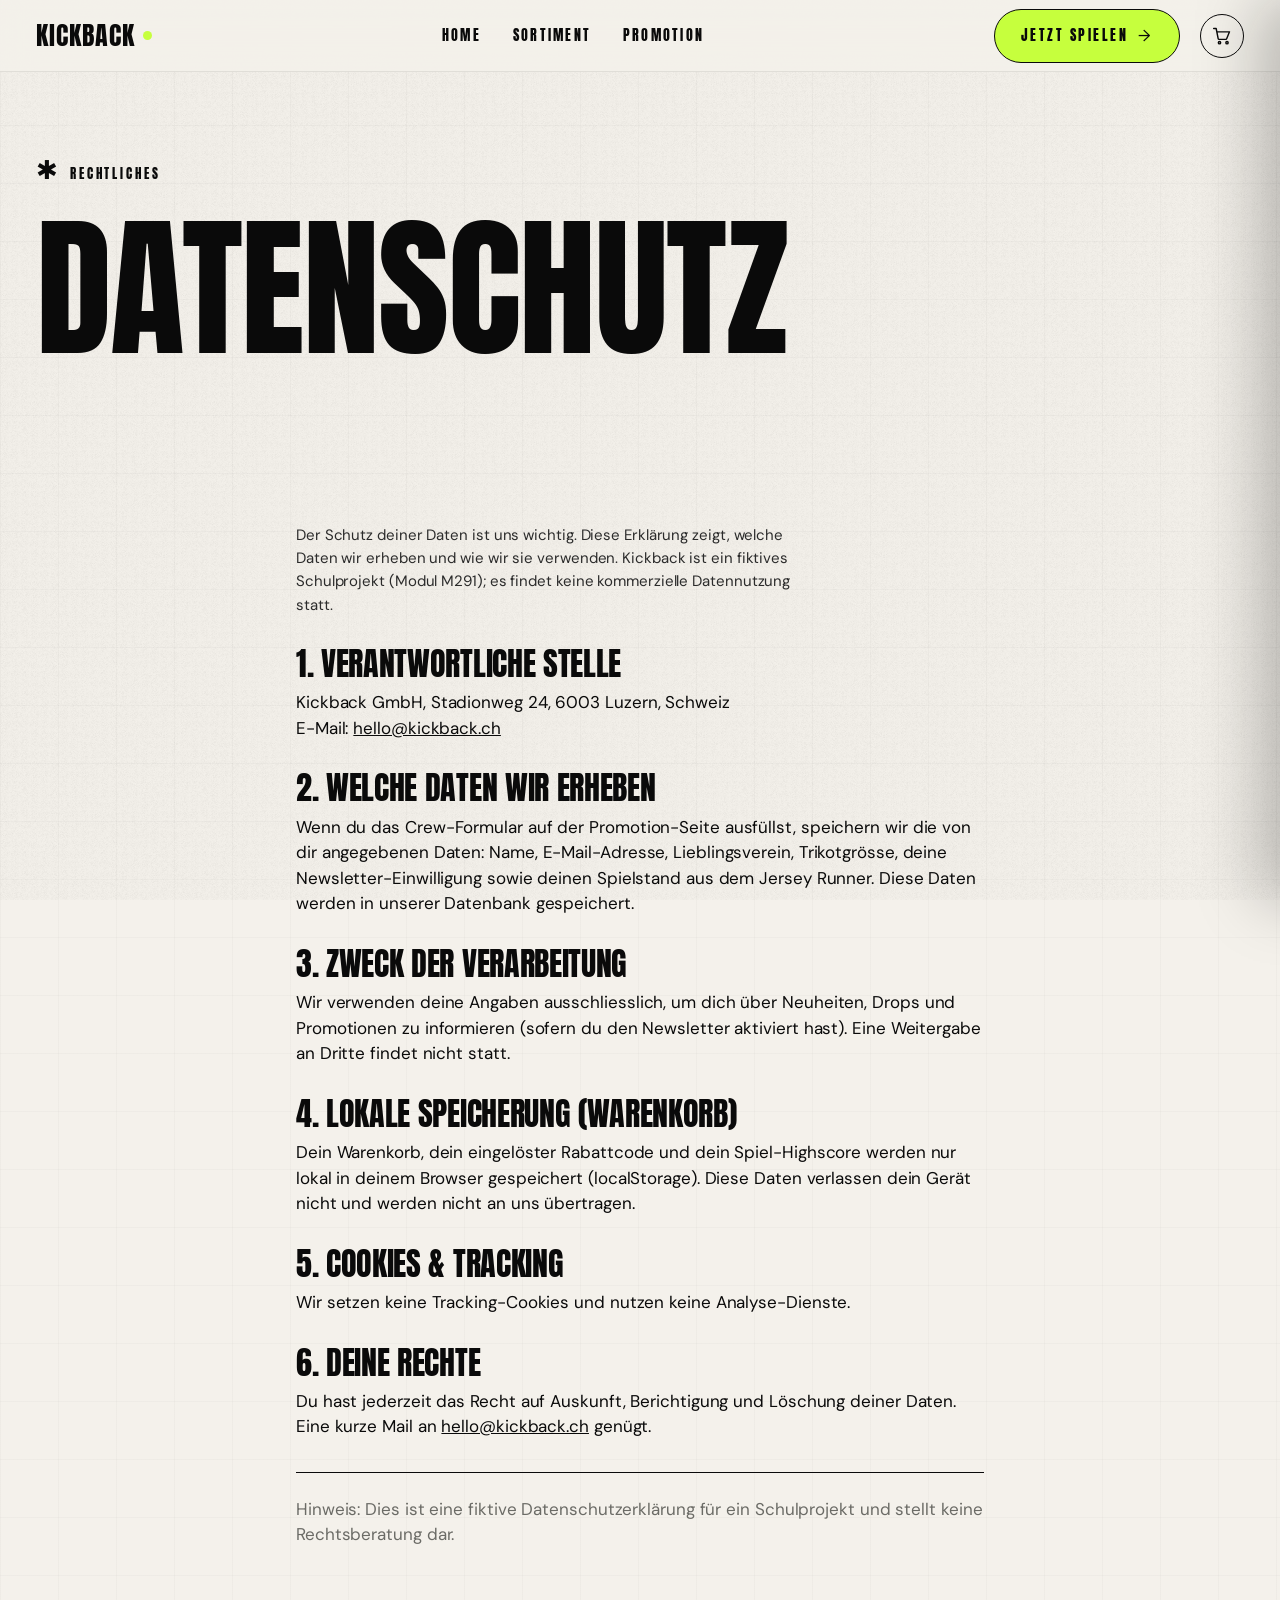
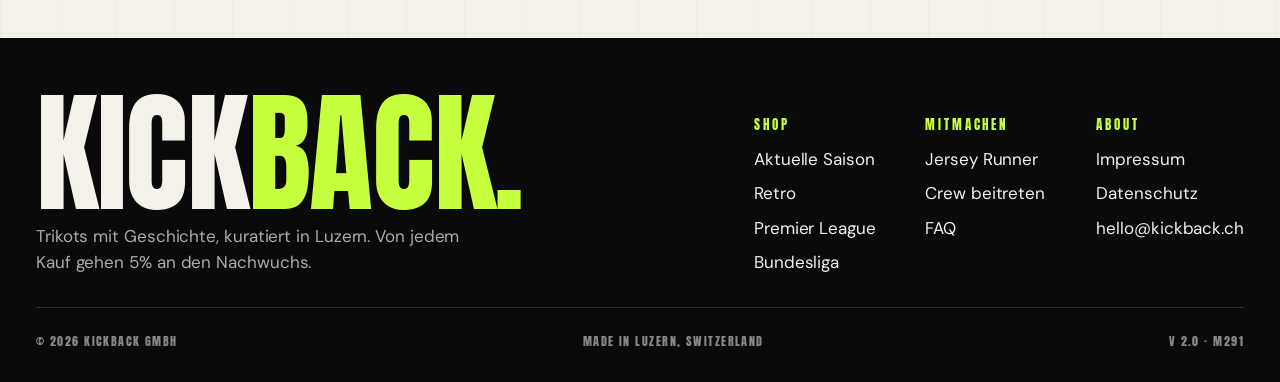
==== commit 16836e26: "Texte ueberarbeitet: Spende-Konzept statt Rabatt-Fokus - Kernidee sichtbar gemacht: 5% von jedem Kau" ====
--- a/datenschutz.html
+++ b/datenschutz.html
@@ -3,8 +3,8 @@
 <head>
   <meta charset="UTF-8" />
   <meta name="viewport" content="width=device-width, initial-scale=1.0" />
-  <title>Datenschutz — Kickback</title>
-  <meta name="description" content="Datenschutzerklärung von Kickback — fiktiver Online-Shop für Fussballtrikots (Schulprojekt M291)." />
+  <title>Datenschutz · Kickback</title>
+  <meta name="description" content="Datenschutzerklärung von Kickback, fiktiver Online-Shop für Fussballtrikots (Schulprojekt M291)." />
 
   <link rel="preconnect" href="https://fonts.googleapis.com" />
   <link rel="preconnect" href="https://fonts.gstatic.com" crossorigin />
@@ -114,7 +114,7 @@
       <div class="footer-top">
         <div class="footer-brand">
           <h2 class="h-xl">KICK<span class="accent">BACK</span><span class="accent">.</span></h2>
-          <p>Trikots, die Geschichten erzählen — kuratiert in Luzern, ausgeliefert in alle Welt.</p>
+          <p>Trikots mit Geschichte, kuratiert in Luzern. Von jedem Kauf gehen 5% an den Nachwuchs.</p>
         </div>
         <div class="footer-cols">
           <div class="footer-col">
--- a/css/styles.css
+++ b/css/styles.css
@@ -51,7 +51,11 @@
 
 body {
   font-family: var(--font-body);
-  background: var(--bg);
+  /* feines Raster im Hintergrund (ruhig, kaum sichtbar) + Grundfarbe */
+  background:
+    repeating-linear-gradient(0deg, rgba(10,10,10,.022) 0 1px, transparent 1px 58px),
+    repeating-linear-gradient(90deg, rgba(10,10,10,.022) 0 1px, transparent 1px 58px),
+    var(--bg);
   color: var(--ink);
   line-height: 1.5;
   font-size: clamp(15px, 1vw + .3rem, 17px);
@@ -867,10 +871,9 @@
   background: linear-gradient(135deg, rgba(255,255,255,.42), transparent 34%), var(--bg-alt);
   box-shadow: 0 24px 70px rgba(10,10,10,.22);
 }
-.game-card::before {       /* dekoratives Raster + grüner Akzentbalken rechts */
+.game-card::before {       /* dezentes Raster (ohne grüne Fläche) */
   content: ""; position: absolute; inset: 0; pointer-events: none;
   background:
-    linear-gradient(90deg, transparent 0 78%, rgba(198,255,61,.18) 78% 100%),
     repeating-linear-gradient(90deg, rgba(10,10,10,.04) 0 1px, transparent 1px 72px);
 }
 .game-card > * { position: relative; z-index: 1; }
@@ -998,6 +1001,7 @@
   color: var(--bg); text-align: center;
   background: rgba(10,10,10,.78); backdrop-filter: blur(10px);
   transition: opacity .3s ease;
+  overflow-y: auto;                         /* kurze Spielfelder: notfalls scrollen */
 }
 .game-overlay.is-hidden { opacity: 0; pointer-events: none; }
 .game-overlay__panel {
@@ -1006,6 +1010,9 @@
   border: 1.5px solid rgba(244,241,235,.28); border-radius: var(--radius-lg);
   background: linear-gradient(135deg, rgba(198,255,61,.14), transparent 38%), rgba(10,10,10,.56);
   box-shadow: 0 30px 80px rgba(0,0,0,.34);
+  /* Auf niedrigen Spielfeldern (Handy) darf das Panel nie höher als das Feld
+     werden, sonst schneidet overflow:hidden des Spielfelds den Button ab. */
+  max-height: 100%; overflow-y: auto;
 }
 .game-overlay .eyebrow { color: var(--bg); }
 .game-overlay h2 { font-size: clamp(36px, 6vw, 64px); line-height: 1; }
@@ -1079,12 +1086,21 @@
   80% { transform: translate3d(3px,0,0); }
 }
 
-/* Spielfeld auf kleinen Screens etwas höher (4:3), Figur kleiner */
+/* Spielfeld auf kleinen Screens: 4:3 wäre für die Sprunghöhe zu flach (die
+   Figur sprang oben aus dem Feld) und das Start-Overlay passte nicht hinein.
+   Darum eine spielbare Mindesthöhe + kompaktere Overlay-Texte. */
 @media (max-width: 780px) {
-  .game-canvas-wrap { aspect-ratio: 4 / 3; }
+  .game-canvas-wrap { aspect-ratio: 4 / 3; min-height: 360px; }
   .runner { left: clamp(30px, 9vw, 56px); height: clamp(76px, 18vw, 96px); }
   .game-stats { width: 100%; }
   .game-stats .stat { flex: 1; min-width: 0; }
+
+  /* Overlays kompakter, damit Titel + Text + Button sicher aufs Feld passen */
+  .game-overlay { padding: .85rem; }
+  .game-overlay__panel { gap: .6rem; padding: 1.1rem 1rem; }
+  .game-overlay h2 { font-size: clamp(26px, 7vw, 40px); }
+  .game-overlay p  { font-size: 14px; }
+  .game-overlay .btn { padding: 12px 22px; }
 }
 
 /* ---------- 16. FAQ Accordion --------------------------------------------- */
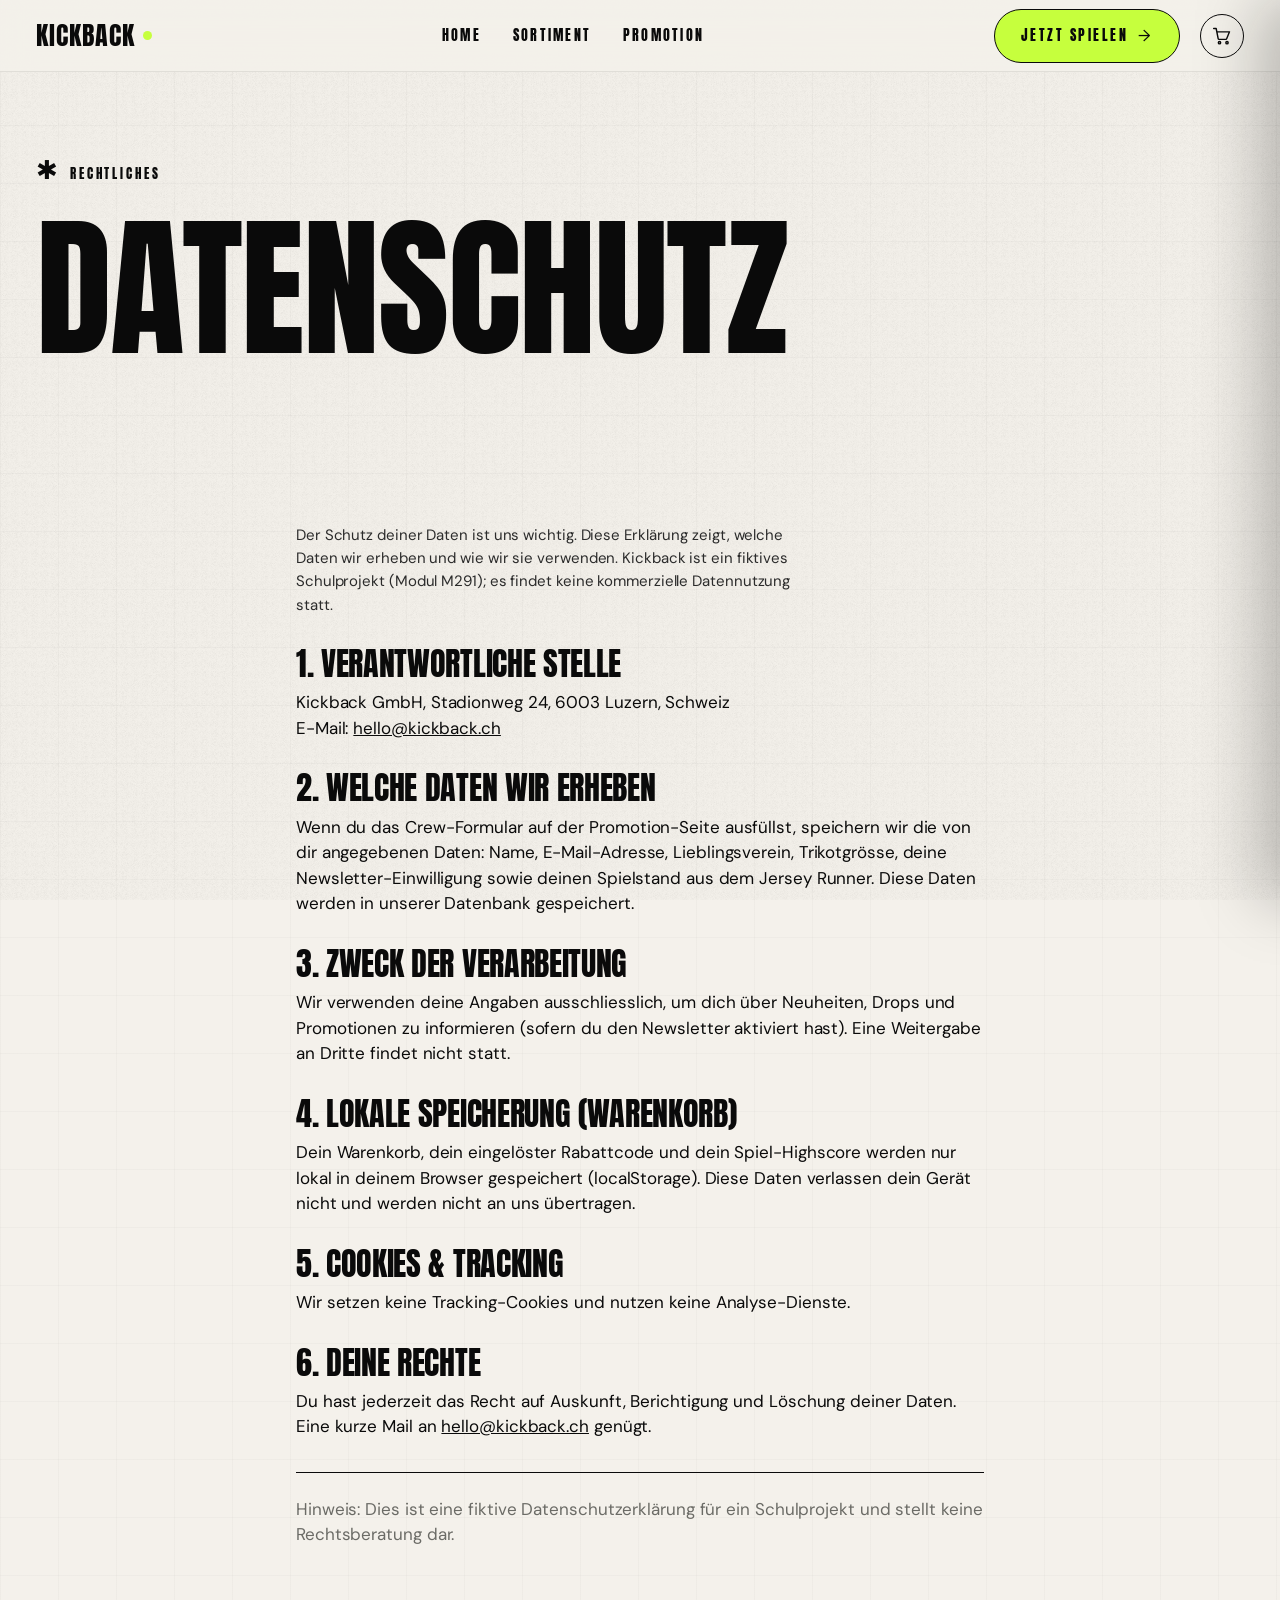
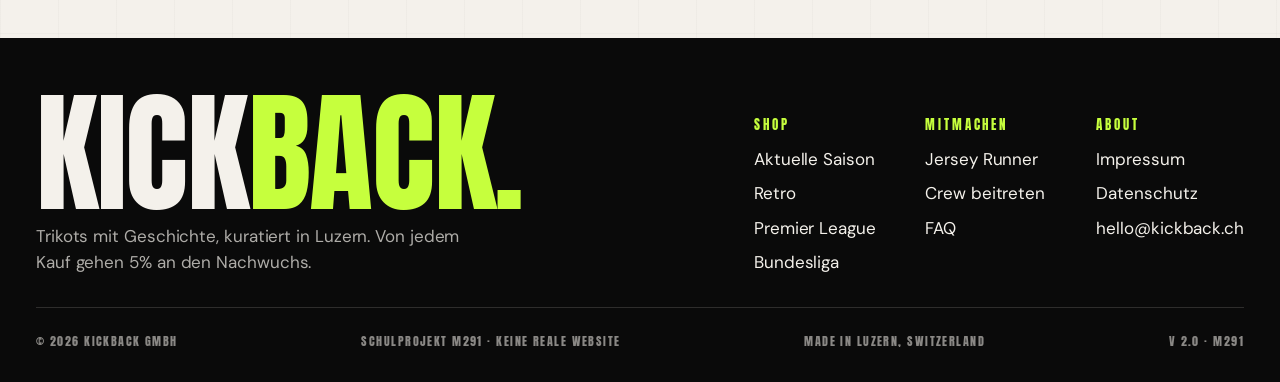
==== commit 3beacb2f: "Formular rein JS-validiert (HTML5-Attribute entfernt) + Footer-Disclaimer - required und type=email " ====
--- a/datenschutz.html
+++ b/datenschutz.html
@@ -146,6 +146,7 @@
       </div>
       <div class="footer-base">
         <span>© <span data-year>2026</span> Kickback GmbH</span>
+        <span>Schulprojekt M291 · keine reale Website</span>
         <span>Made in Luzern, Switzerland</span>
         <span>v 2.0 · M291</span>
       </div>
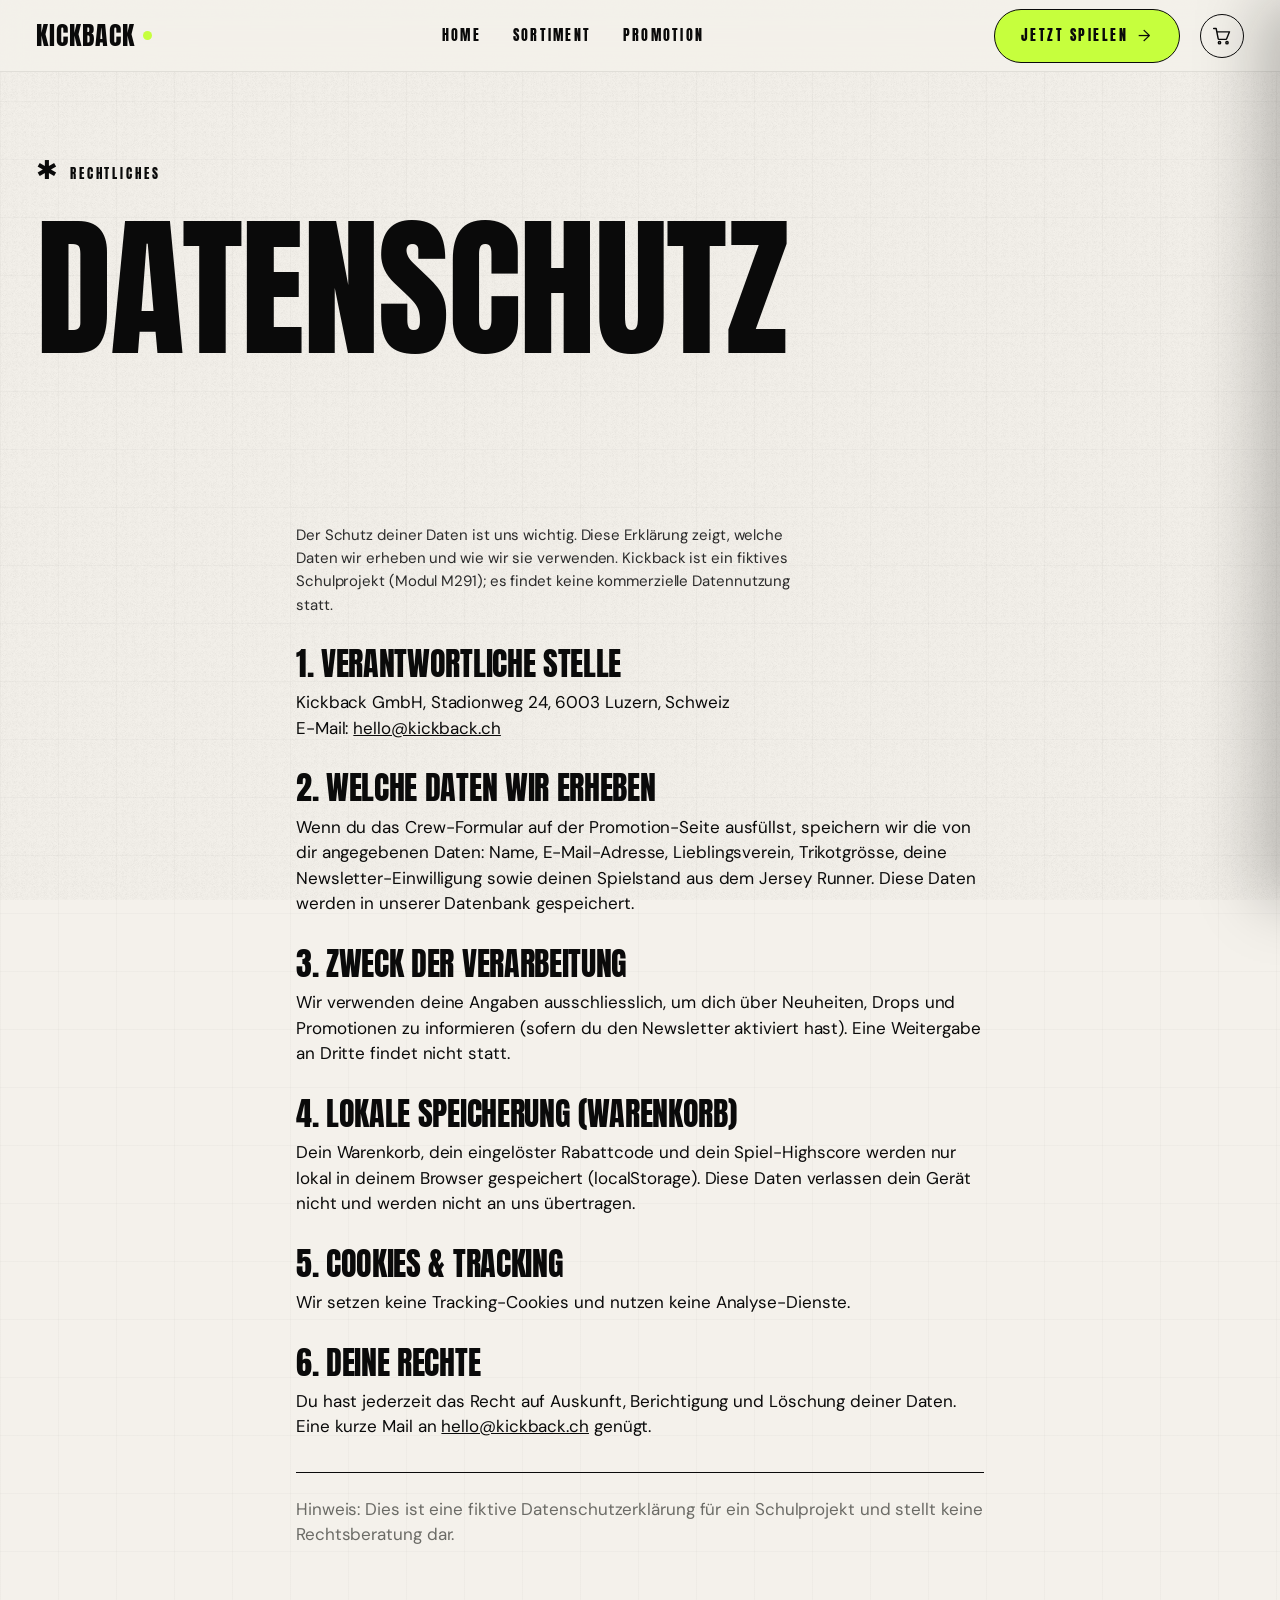
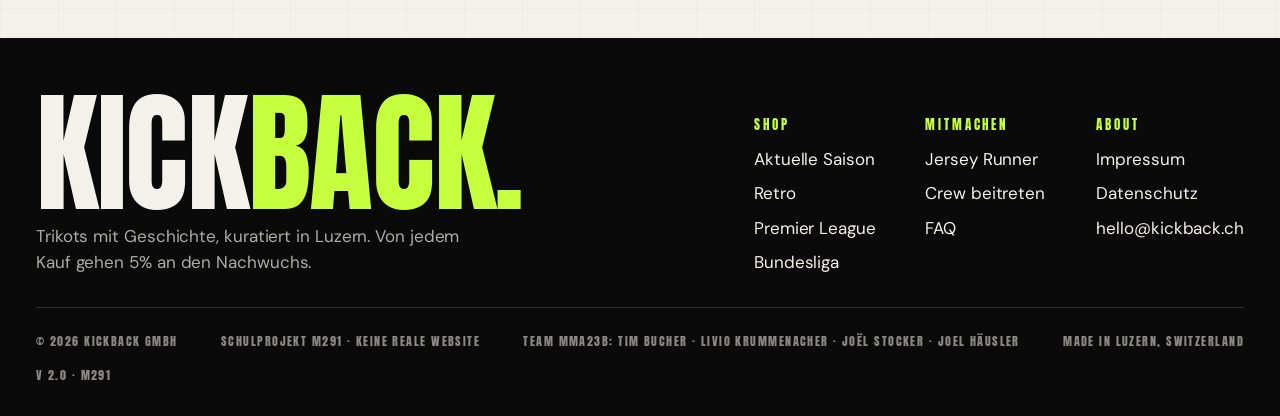
==== commit a4f3750a: "Footer: Teammitglieder (MMA23b) ergaenzt Co-Authored-By: Claude Opus 4.8 (1M context) <noreply@anthr" ====
--- a/datenschutz.html
+++ b/datenschutz.html
@@ -147,6 +147,7 @@
       <div class="footer-base">
         <span>© <span data-year>2026</span> Kickback GmbH</span>
         <span>Schulprojekt M291 · keine reale Website</span>
+        <span>Team MMA23b: Tim Bucher · Livio Krummenacher · Joël Stocker · Joel Häusler</span>
         <span>Made in Luzern, Switzerland</span>
         <span>v 2.0 · M291</span>
       </div>
